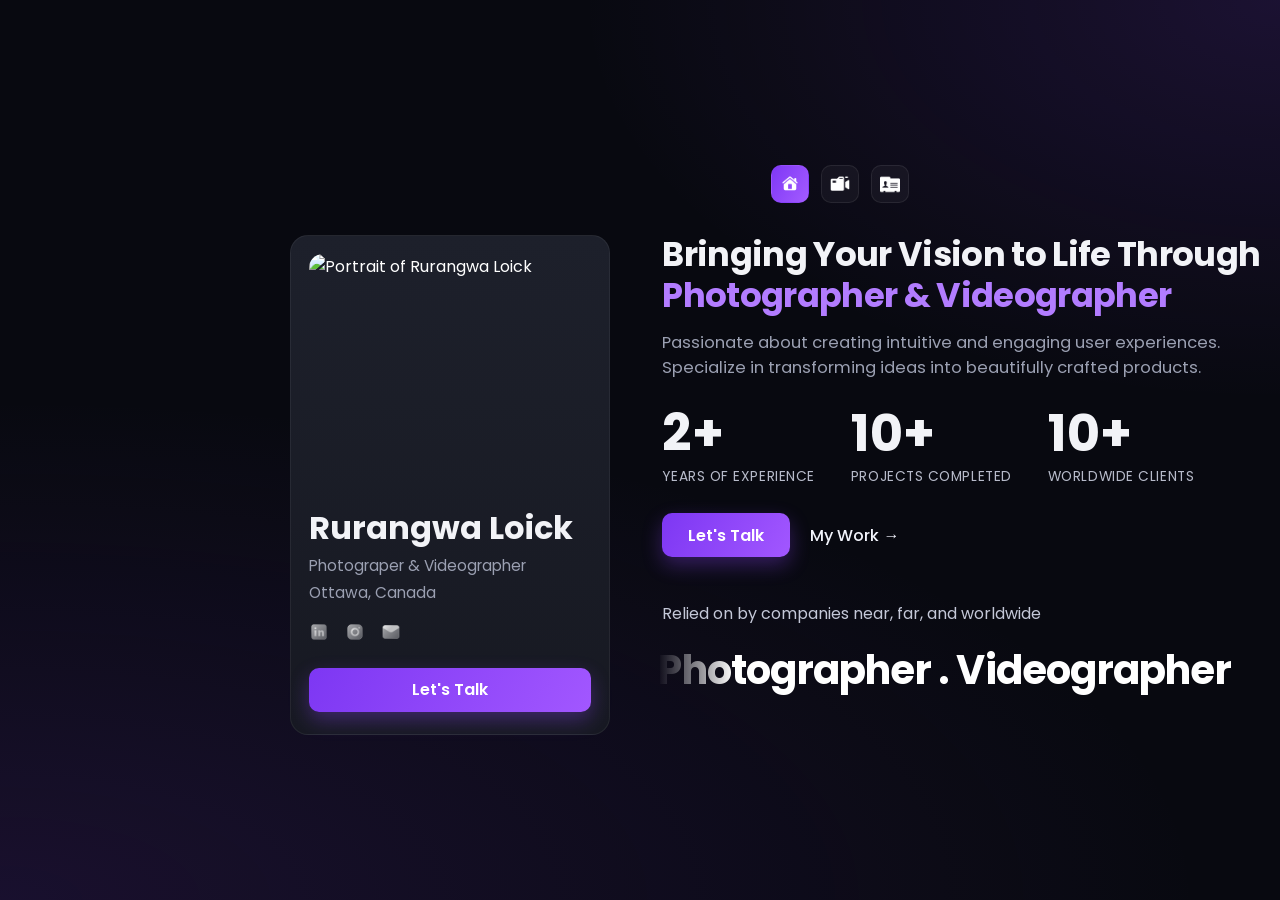
==== index.html @ ab964677 "last changes" ====
<!doctype html>
<html lang="en">
  <head>
    <meta charset="UTF-8" />
    <meta name="viewport" content="width=device-width, initial-scale=1.0" />
    <title>Loick's Portfolio</title>
    <link rel="preconnect" href="https://fonts.googleapis.com" />
    <link rel="preconnect" href="https://fonts.gstatic.com" crossorigin />
    <link
      href="https://fonts.googleapis.com/css2?family=Poppins:wght@300;400;500;600;700;800&display=swap"
      rel="stylesheet"
    />
    <link rel="stylesheet" href="styles.css" />
  </head>
  <body>
    <main class="page">
      <section class="hero-shell">
        <nav class="top-nav" aria-label="Main">
          <a href="index.html" class="nav-item nav-item-active" aria-label="Home">
            <img src="images/home-icon.png" alt="" class="nav-icon" />
          </a>
          <a href="projects.html" class="nav-item" aria-label="Projects">
            <img src="images/projects-icon.png" alt="" class="nav-icon" />
          </a>
          <a href="contact.html" class="nav-item" aria-label="Contact">
            <img src="images/contact-icon.png" alt="" class="nav-icon" />
          </a>
        </nav>

        <div class="hero-grid">
          <aside class="profile-card">
            <div class="profile-image">
              <img
                class="profile-photo"
                src="images/ArtByMe-1.jpg"
                alt="Portrait of Rurangwa Loick"
              />
              <div class="profile-image-overlay"></div>
            </div>
            <h2 class="profile-name">Rurangwa Loick</h2>
            <p class="profile-role">Photograper &amp; Videographer</p>
            <p class="profile-location">Ottawa, Canada</p>

            <div class="social-row" aria-label="Social links">
              <a
                href="https://www.linkedin.com/in/rurangwa-loick-b73a8a331/"
                target="_blank"
                rel="noopener noreferrer"
                aria-label="LinkedIn"
              >
                <img src="images/linkedin-icon.png" alt="" class="social-icon" />
              </a>
              
              <a
                href="https://www.instagram.com/framedbyloick/"
                target="_blank"
                rel="noopener noreferrer"
                aria-label="Instagram"
              >
                <img src="images/instagram-icon.png" alt="" class="social-icon" />
              </a>
              <a href="mailto:loick.rurangwa@gmail.com" aria-label="Email">
                <img src="images/mail-icon.png" alt="" class="social-icon" />
              </a>
            </div>

            <a href="contact.html" class="btn btn-primary profile-btn">Let's Talk</a>
          </aside>

          <section class="hero-content">
            <h1>
              Bringing Your Vision to Life Through
              <br />
              <span>Photographer &amp; Videographer</span>
            </h1>
            <p class="lead">
              Passionate about creating intuitive and engaging user experiences.
              <br />
              Specialize in transforming ideas into beautifully crafted products.
            </p>

            <div class="stats">
              <article>
                <h3>2+</h3>
                <p>YEARS OF EXPERIENCE</p>
              </article>
              <article>
                <h3>10+</h3>
                <p>PROJECTS COMPLETED</p>
              </article>
              <article>
                <h3>10+</h3>
                <p>WORLDWIDE CLIENTS</p>
              </article>
            </div>

            <div class="cta-row">
              <a href="contact.html" class="btn btn-primary">Let's Talk</a>
              <a href="projects.html" class="btn-link">My Work <span aria-hidden="true">→</span></a>
            </div>

            <div class="trusted">
              <p>Relied on by companies near, far, and worldwide</p>
              <div
                class="trusted-marquee"
                role="region"
                aria-label="Photography and Videographer scrolling"
              >
                <div class="trusted-marquee-track">
                  <span class="trusted-marquee-segment">Photographer . Videographer</span>
                  <span class="trusted-marquee-segment" aria-hidden="true"
                    >Photographer . Videographer</span
                  >
                </div>
              </div>
            </div>
          </section>
        </div>
      </section>
    </main>
  </body>
</html>
---- styles.css ----
:root {
  --bg: #080910;
  --card: #171a23;
  --card-soft: #1d202b;
  --text: #f2f3f7;
  --muted: #9ba0b2;
  --accent: #8f43ff;
  --accent-soft: #b27cff;
}

* {
  box-sizing: border-box;
}

body {
  margin: 0;
  min-height: 100vh;
  font-family: "Poppins", sans-serif;
  color: var(--text);
  background:
    radial-gradient(1200px 500px at 0% 100%, rgba(93, 45, 166, 0.2), transparent),
    radial-gradient(700px 400px at 100% 0%, rgba(143, 67, 255, 0.14), transparent),
    var(--bg);
}

.page {
  min-height: 100vh;
  display: grid;
  place-items: center;
  padding: 36px 20px;
}

.page-projects {
  place-items: start center;
  padding-bottom: 48px;
}

.hero-shell {
  width: min(1100px, 100%);
}

.projects-shell {
  width: min(1200px, 100%);
  align-self: start;
}

.top-nav {
  display: flex;
  justify-content: center;
  gap: 12px;
  margin-bottom: 32px;
}

.nav-item {
  width: 38px;
  height: 38px;
  display: grid;
  place-items: center;
  border-radius: 10px;
  color: #d3d7e5;
  text-decoration: none;
  background: rgba(255, 255, 255, 0.04);
  border: 1px solid rgba(255, 255, 255, 0.08);
  font-family: -apple-system, BlinkMacSystemFont, "SF Pro Symbols", system-ui, sans-serif;
  font-size: 1.2rem;
}

.nav-item-active {
  background: linear-gradient(120deg, #7f38f6, #a35bff);
  border-color: transparent;
}

.nav-icon {
  width: 20px;
  height: 20px;
  object-fit: contain;
  filter: brightness(0) invert(1);
}

.hero-grid {
  display: grid;
  grid-template-columns: 320px 1fr;
  gap: 52px;
  align-items: start;
}

.profile-card {
  background: linear-gradient(180deg, var(--card-soft), #171922);
  border: 1px solid rgba(255, 255, 255, 0.06);
  border-radius: 18px;
  padding: 18px 18px 22px;
}

.profile-image {
  height: 240px;
  border-radius: 14px;
  overflow: hidden;
  position: relative;
}

.profile-photo {
  width: 100%;
  height: 100%;
  object-fit: cover;
  object-position: center;
  display: block;
  filter: brightness(1.08) contrast(1.04);
}

.profile-image-overlay {
  display: none;
}

.profile-name {
  font-size: 2rem;
  line-height: 1.1;
  margin: 16px 0 8px;
}

.profile-role,
.profile-location {
  margin: 0;
  color: var(--muted);
  font-size: 0.96rem;
}

.profile-location {
  margin-top: 4px;
  margin-bottom: 18px;
}

.social-row {
  display: flex;
  gap: 16px;
  margin-bottom: 26px;
}

.social-row a {
  color: #ced2df;
  text-decoration: none;
  font-size: 1.05rem;
}

.social-row .social-icon {
  width: 20px;
  height: 20px;
  object-fit: contain;
  display: block;
  vertical-align: middle;
}

/* SF Symbols / PUA glyphs (gallery + mail) */
.social-row a[aria-label="Photography Gallery"],
.social-row a[aria-label="Email"] {
  font-family: -apple-system, BlinkMacSystemFont, "SF Pro Text", "SF Pro Display",
    system-ui, sans-serif;
  font-size: 1.15rem;
  line-height: 1;
}

.btn {
  border: 0;
  font-family: inherit;
  cursor: pointer;
  font-weight: 600;
  border-radius: 10px;
  height: 44px;
  padding: 0 26px;
  display: inline-flex;
  align-items: center;
  justify-content: center;
  text-decoration: none;
  color: inherit;
}

.btn-primary {
  color: #fff;
  background: linear-gradient(120deg, #7d37f3, #a257ff);
  box-shadow: 0 8px 20px rgba(143, 67, 255, 0.32);
}

.profile-btn {
  width: 100%;
}

.hero-content h1 {
  margin: 0;
  font-size: clamp(1.5rem, 3vw, 2.1rem);
  line-height: 1.2;
  letter-spacing: -0.02em;
}

.hero-content h1 span {
  color: var(--accent-soft);
}

.lead {
  margin: 14px 0 28px;
  color: var(--muted);
  max-width: 640px;
  font-size: 1.03rem;
}

.stats {
  display: flex;
  flex-wrap: wrap;
  gap: 36px;
  margin-bottom: 26px;
}

.stats h3 {
  margin: 0;
  font-size: clamp(2.3rem, 4vw, 3.2rem);
  line-height: 1;
}

.stats p {
  margin: 8px 0 0;
  color: #b7bbca;
  font-size: 0.86rem;
  letter-spacing: 0.04em;
}

.cta-row {
  display: flex;
  align-items: center;
  gap: 20px;
  margin-bottom: 44px;
}

.btn-link {
  color: #f2f4fc;
  text-decoration: none;
  font-weight: 500;
}

.trusted p {
  margin: 0 0 14px;
  color: #c4c8d8;
}

.trusted-marquee {
  overflow: hidden;
  width: 100%;
  margin-left: -4px;
  mask-image: linear-gradient(
    90deg,
    transparent,
    #000 6%,
    #000 94%,
    transparent
  );
}

.trusted-marquee-track {
  display: flex;
  width: max-content;
  animation: trusted-marquee-scroll 18s linear infinite;
}

.trusted-marquee-segment {
  display: inline-flex;
  align-items: center;
  flex-shrink: 0;
  padding-right: 4rem;
  color: #fff;
  font-size: clamp(1.75rem, 4vw, 2.5rem);
  font-weight: 700;
  letter-spacing: -0.02em;
  white-space: nowrap;
}

@keyframes trusted-marquee-scroll {
  from {
    transform: translateX(0);
  }
  to {
    transform: translateX(-50%);
  }
}

@media (prefers-reduced-motion: reduce) {
  .trusted-marquee-track {
    animation: none;
    flex-wrap: wrap;
    width: 100%;
    justify-content: center;
    gap: 1rem;
  }

  .trusted-marquee-segment:last-child {
    display: none;
  }

  .trusted-marquee-segment {
    padding-right: 0;
  }
}

@media (max-width: 980px) {
  .hero-grid {
    grid-template-columns: 1fr;
    gap: 30px;
  }

  .profile-card {
    max-width: 430px;
  }
}

@media (max-width: 560px) {
  .top-nav {
    gap: 8px;
  }

  .nav-item {
    width: 34px;
    height: 34px;
    border-radius: 9px;
  }

  .hero-content h1 {
    font-size: 1.4rem;
  }

  .lead {
    font-size: 0.95rem;
  }

  .stats {
    gap: 20px;
  }

  .stats h3 {
    font-size: 2.1rem;
  }

  .cta-row {
    gap: 14px;
    flex-wrap: wrap;
  }

  .trusted-marquee-segment {
    padding-right: 2.5rem;
    font-size: 1.55rem;
  }
}

/* Projects page */
.projects-grid {
  align-items: start;
}

.projects-content {
  min-width: 0;
}

.projects-title {
  margin: 0 0 32px;
  font-size: clamp(1.75rem, 4vw, 2.5rem);
  font-weight: 700;
  letter-spacing: -0.02em;
  line-height: 1.2;
}

.projects-title span {
  color: var(--accent-soft);
}

.projects-layout {
  display: grid;
  grid-template-columns: 1fr 300px;
  gap: 32px;
  align-items: start;
}

.projects-photos {
  display: grid;
  grid-template-columns: repeat(2, 1fr);
  gap: 24px;
  list-style: none;
  margin: 0;
  padding: 0;
}

.projects-videos {
  position: sticky;
  top: 24px;
}

.projects-videos-title {
  margin: 0 0 16px;
  font-size: 1.1rem;
  font-weight: 600;
  color: var(--accent-soft);
  letter-spacing: 0.05em;
  text-transform: uppercase;
}

.projects-videos-list {
  display: flex;
  flex-direction: column;
  gap: 20px;
  margin: 0;
  padding: 0;
  list-style: none;
}

.project-card {
  display: block;
  background: linear-gradient(180deg, var(--card-soft), #171922);
  border: 1px solid rgba(255, 255, 255, 0.06);
  border-radius: 16px;
  overflow: hidden;
  transition: transform 0.2s ease, box-shadow 0.2s ease;
  text-decoration: none;
  color: inherit;
}

.project-card:hover {
  transform: translateY(-2px);
  box-shadow: 0 12px 28px rgba(0, 0, 0, 0.35);
}

.project-card-image {
  aspect-ratio: 16 / 10;
  overflow: hidden;
  position: relative;
}

.project-card-image img,
.project-card-img {
  width: 100%;
  height: 100%;
  object-fit: cover;
  display: block;
}

.project-placeholder {
  width: 100%;
  height: 100%;
  background: linear-gradient(135deg, #2a2d3a 0%, #1a1d28 100%);
}

.project-placeholder[data-theme="purple"] {
  background: linear-gradient(135deg, #3d2a5c 0%, #1e1535 50%, #0f0d18 100%);
}

.project-placeholder[data-theme="green"] {
  background: linear-gradient(135deg, #2d4a3e 0%, #1a2e26 50%, #0d1814 100%);
}

.project-placeholder[data-theme="forest"] {
  background: linear-gradient(160deg, #1e3d32 0%, #2d5a4a 40%, #1a2e26 100%);
}

.project-placeholder[data-theme="blue"] {
  background: linear-gradient(135deg, #1e2d3d 0%, #2a3d52 50%, #151c26 100%);
}

.project-placeholder[data-theme="warm"] {
  background: linear-gradient(135deg, #3d2d1e 0%, #2a1f14 50%, #1a1510 100%);
}

.project-placeholder[data-theme="mono"] {
  background: linear-gradient(135deg, #2a2a2a 0%, #1a1a1a 50%, #0d0d0d 100%);
}

.project-card-video {
  border-left: 3px solid var(--accent);
  background: linear-gradient(180deg, rgba(143, 67, 255, 0.08), #171922);
}

.project-card-video .project-card-image {
  position: relative;
}

.project-video-thumb {
  width: 100%;
  height: 100%;
  object-fit: cover;
  display: block;
}

.project-card-play {
  position: absolute;
  inset: 0;
  display: flex;
  align-items: center;
  justify-content: center;
  background: rgba(0, 0, 0, 0.35);
  color: #fff;
  font-size: 3rem;
  line-height: 1;
  transition: background 0.2s ease;
}

.project-card-video:hover .project-card-play {
  background: rgba(0, 0, 0, 0.5);
}

.project-card-info {
  padding: 18px 20px;
  background: rgba(23, 26, 34, 0.6);
}

.project-card-title {
  margin: 0;
  font-size: 1.15rem;
  font-weight: 700;
  color: #f2f3f7;
  letter-spacing: -0.01em;
}

.project-card-desc {
  margin: 6px 0 0;
  font-size: 0.9rem;
  color: var(--muted);
  line-height: 1.4;
}

@media (max-width: 980px) {
  .projects-layout {
    grid-template-columns: 1fr;
    gap: 28px;
  }

  .projects-videos {
    position: static;
    order: -1;
    padding-bottom: 8px;
    border-bottom: 1px solid rgba(255, 255, 255, 0.08);
    margin-bottom: 8px;
  }

  .projects-videos-list {
    flex-direction: row;
    flex-wrap: wrap;
    gap: 16px;
  }

  .projects-videos-list .project-card {
    flex: 1 1 280px;
    min-width: 0;
  }

  .projects-photos {
    grid-template-columns: 1fr;
    gap: 20px;
  }
}

@media (max-width: 560px) {
  .projects-title {
    margin-bottom: 24px;
    font-size: 1.5rem;
  }

  .project-card-info {
    padding: 14px 16px;
  }

  .project-card-title {
    font-size: 1.05rem;
  }
}

/* Contact page */
.page-contact {
  place-items: center;
}

.contact-shell {
  width: 100%;
  max-width: 920px;
  padding: 0 20px;
}

.contact-layout {
  display: flex;
  grid-template-columns: 1fr;
  gap: 32px;
}

.contact-card {
  padding: 28px 24px 28px;
  min-height: 0;
  max-width: 420px;
  margin: 0 auto;
}

.contact-message {
  background: linear-gradient(180deg, var(--card-soft), #171922);
  border: 1px solid rgba(255, 255, 255, 0.06);
  border-radius: 18px;
  padding: 28px 32px;
  min-height: 0;
  display: flex;
  flex-direction: column;
  grid-column: 1 / -1;
}

.contact-message-title {
  margin: 0 0 10px;
  font-size: 1.5rem;
  font-weight: 700;
  color: var(--text);
}

.contact-message-desc {
  margin: 0 0 24px;
  color: var(--muted);
  font-size: 0.98rem;
  line-height: 1.5;
}

.contact-form-row {
  display: grid;
  grid-template-columns: 1fr 1fr;
  gap: 16px;
}

.contact-form {
  display: flex;
  flex-direction: column;
  gap: 16px;
}

.contact-form-field {
  display: flex;
  flex-direction: column;
  gap: 8px;
}

.contact-form-label {
  font-size: 0.9rem;
  font-weight: 500;
  color: var(--muted);
}

.contact-form-input,
.contact-form-textarea {
  width: 100%;
  padding: 14px 18px;
  font-family: inherit;
  font-size: 1rem;
  color: var(--text);
  background: rgba(0, 0, 0, 0.25);
  border: 1px solid rgba(255, 255, 255, 0.1);
  border-radius: 10px;
  transition: border-color 0.2s ease;
}

.contact-form-input::placeholder,
.contact-form-textarea::placeholder {
  color: var(--muted);
  opacity: 0.7;
}

.contact-form-input:focus,
.contact-form-textarea:focus {
  outline: none;
  border-color: var(--accent);
}

.contact-form-textarea {
  resize: vertical;
  min-height: 120px;
}

.contact-form-btn {
  align-self: flex-start;
  margin-top: 8px;
}

.contact-card-image {
  height: 280px;
  border-radius: 16px;
}

.contact-card-name {
  font-size: 2.25rem;
  margin: 20px 0 10px;
}

.contact-card-role,
.contact-card-location {
  font-size: 1.05rem;
}

.contact-card-location {
  margin-bottom: 24px;
}

.contact-details {
  display: flex;
  flex-direction: column;
  gap: 12px;
  margin-bottom: 24px;
  padding: 20px 0;
  border-top: 1px solid rgba(255, 255, 255, 0.08);
  border-bottom: 1px solid rgba(255, 255, 255, 0.08);
}

.contact-detail {
  color: var(--text);
  text-decoration: none;
  font-size: 1.1rem;
  font-weight: 500;
  transition: color 0.2s ease;
}

.contact-detail:hover {
  color: var(--accent-soft);
}

.contact-detail-email::before {
  content: "Email: ";
  color: var(--muted);
  font-weight: 400;
  margin-right: 6px;
}

.contact-detail-phone::before {
  content: "Phone: ";
  color: var(--muted);
  font-weight: 400;
  margin-right: 6px;
}

.contact-card-social {
  margin-bottom: 24px;
}

.contact-card-btn {
  width: 100%;
}

@media (max-width: 600px) {
  .contact-form-row {
    grid-template-columns: 1fr;
  }
}
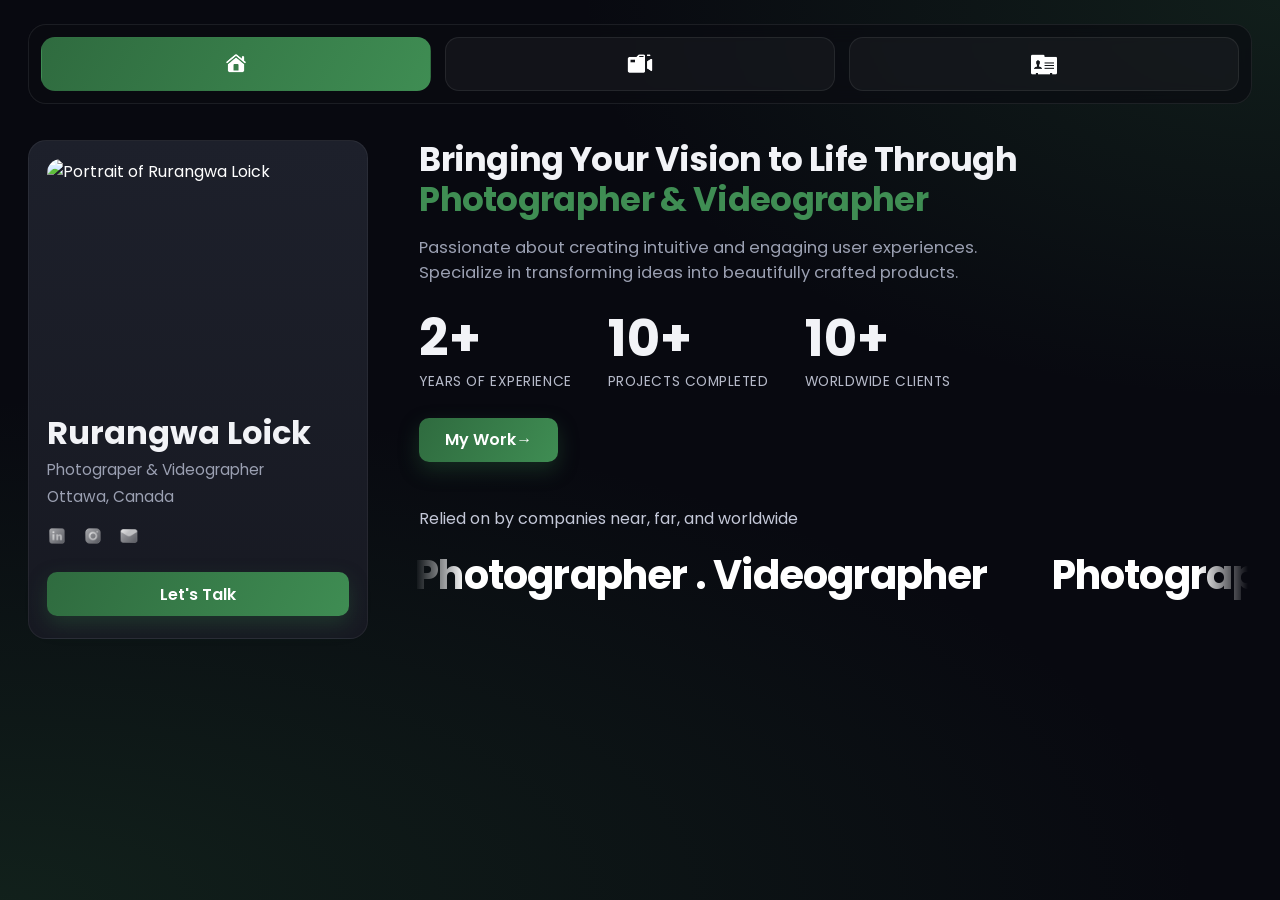
==== commit b762473f: "made changes" ====
--- a/index.html
+++ b/index.html
@@ -95,8 +95,7 @@
             </div>
 
             <div class="cta-row">
-              <a href="contact.html" class="btn btn-primary">Let's Talk</a>
-              <a href="projects.html" class="btn-link">My Work <span aria-hidden="true">→</span></a>
+              <a href="projects.html" class="btn-link btn-link-accent">My Work <span aria-hidden="true">→</span></a>
             </div>
 
             <div class="trusted">
--- a/styles.css
+++ b/styles.css
@@ -4,8 +4,8 @@
   --card-soft: #1d202b;
   --text: #f2f3f7;
   --muted: #9ba0b2;
-  --accent: #8f43ff;
-  --accent-soft: #b27cff;
+  --accent: #2f6b3f;
+  --accent-soft: #3f8d53;
 }
 
 * {
@@ -18,16 +18,17 @@
   font-family: "Poppins", sans-serif;
   color: var(--text);
   background:
-    radial-gradient(1200px 500px at 0% 100%, rgba(93, 45, 166, 0.2), transparent),
-    radial-gradient(700px 400px at 100% 0%, rgba(143, 67, 255, 0.14), transparent),
+    radial-gradient(1200px 500px at 0% 100%, rgba(47, 107, 63, 0.24), transparent),
+    radial-gradient(700px 400px at 100% 0%, rgba(63, 141, 83, 0.16), transparent),
     var(--bg);
+  overflow-x: hidden;
 }
 
 .page {
   min-height: 100vh;
   display: grid;
-  place-items: center;
-  padding: 36px 20px;
+  place-items: start center;
+  padding: 24px 28px;
 }
 
 .page-projects {
@@ -36,52 +37,70 @@
 }
 
 .hero-shell {
-  width: min(1100px, 100%);
+  width: min(1260px, 100%);
+  margin: 0 auto;
 }
 
 .projects-shell {
-  width: min(1200px, 100%);
+  width: min(1260px, 100%);
   align-self: start;
 }
 
 .top-nav {
-  display: flex;
-  justify-content: center;
-  gap: 12px;
-  margin-bottom: 32px;
+  display: grid;
+  grid-template-columns: repeat(3, minmax(0, 1fr));
+  align-items: center;
+  gap: 14px;
+  width: 100%;
+  max-width: none;
+  margin: 0 auto 36px;
+  padding: 12px;
+  border-radius: 18px;
+  background: rgba(10, 12, 18, 0.7);
+  border: 1px solid rgba(255, 255, 255, 0.08);
+  backdrop-filter: blur(10px);
+  overflow: hidden;
 }
 
 .nav-item {
-  width: 38px;
-  height: 38px;
+  width: 100%;
+  min-width: 0;
+  height: 54px;
   display: grid;
   place-items: center;
-  border-radius: 10px;
+  border-radius: 14px;
   color: #d3d7e5;
   text-decoration: none;
   background: rgba(255, 255, 255, 0.04);
   border: 1px solid rgba(255, 255, 255, 0.08);
   font-family: -apple-system, BlinkMacSystemFont, "SF Pro Symbols", system-ui, sans-serif;
-  font-size: 1.2rem;
+  font-size: 1.3rem;
+  transition: transform 0.18s ease, background 0.18s ease;
+}
+
+.nav-item:hover {
+  transform: translateY(-1px);
+  background: rgba(255, 255, 255, 0.08);
 }
 
 .nav-item-active {
-  background: linear-gradient(120deg, #7f38f6, #a35bff);
+  background: linear-gradient(120deg, #2f6b3f, #3f8d53);
   border-color: transparent;
 }
 
 .nav-icon {
-  width: 20px;
-  height: 20px;
+  width: 26px;
+  height: 26px;
   object-fit: contain;
   filter: brightness(0) invert(1);
 }
 
 .hero-grid {
   display: grid;
-  grid-template-columns: 320px 1fr;
-  gap: 52px;
+  grid-template-columns: 340px minmax(0, 1fr);
+  gap: clamp(28px, 4vw, 64px);
   align-items: start;
+  width: 100%;
 }
 
 .profile-card {
@@ -175,8 +194,8 @@
 
 .btn-primary {
   color: #fff;
-  background: linear-gradient(120deg, #7d37f3, #a257ff);
-  box-shadow: 0 8px 20px rgba(143, 67, 255, 0.32);
+  background: linear-gradient(120deg, #2f6b3f, #3f8d53);
+  box-shadow: 0 8px 20px rgba(47, 107, 63, 0.35);
 }
 
 .profile-btn {
@@ -232,6 +251,19 @@
   color: #f2f4fc;
   text-decoration: none;
   font-weight: 500;
+}
+
+.btn-link-accent {
+  color: #fff;
+  font-weight: 600;
+  display: inline-flex;
+  align-items: center;
+  justify-content: center;
+  min-height: 44px;
+  padding: 0 26px;
+  border-radius: 10px;
+  background: linear-gradient(120deg, #2f6b3f, #3f8d53);
+  box-shadow: 0 8px 20px rgba(47, 107, 63, 0.35);
 }
 
 .trusted p {
@@ -298,6 +330,23 @@
 }
 
 @media (max-width: 980px) {
+  .top-nav {
+    gap: 8px;
+    padding: 8px;
+    margin-bottom: 20px;
+    border-radius: 14px;
+  }
+
+  .nav-item {
+    height: 42px;
+    border-radius: 10px;
+  }
+
+  .nav-icon {
+    width: 18px;
+    height: 18px;
+  }
+
   .hero-grid {
     grid-template-columns: 1fr;
     gap: 30px;
@@ -305,34 +354,83 @@
 
   .profile-card {
     max-width: 430px;
+    margin: 0 auto;
+  }
+
+  .hero-content {
+    width: 100%;
+  }
+
+  .stats {
+    display: grid;
+    grid-template-columns: repeat(3, minmax(0, 1fr));
+    gap: 14px;
+  }
+
+  .stats p {
+    font-size: 0.78rem;
+    letter-spacing: 0.02em;
   }
 }
 
 @media (max-width: 560px) {
+  .hero-shell,
+  .projects-shell,
+  .contact-shell {
+    width: 100%;
+    max-width: 100%;
+    overflow-x: clip;
+  }
+
+  .page {
+    padding: 18px 12px;
+    overflow-x: clip;
+  }
+
   .top-nav {
-    gap: 8px;
+    width: 100%;
+    max-width: 100%;
+    gap: 4px;
+    margin-bottom: 14px;
+    padding: 4px;
+    border-radius: 12px;
   }
 
   .nav-item {
-    width: 34px;
+    width: 100%;
     height: 34px;
     border-radius: 9px;
+    min-width: 0;
+  }
+
+  .nav-icon {
+    width: 15px;
+    height: 15px;
   }
 
   .hero-content h1 {
-    font-size: 1.4rem;
+    font-size: 1.3rem;
+    line-height: 1.25;
   }
 
   .lead {
-    font-size: 0.95rem;
+    font-size: 0.9rem;
+    line-height: 1.45;
   }
 
   .stats {
-    gap: 20px;
+    grid-template-columns: 1fr;
+    gap: 14px;
   }
 
   .stats h3 {
-    font-size: 2.1rem;
+    font-size: 1.9rem;
+  }
+
+  .social-row {
+    flex-wrap: wrap;
+    gap: 12px;
+    margin-bottom: 18px;
   }
 
   .cta-row {
@@ -340,9 +438,23 @@
     flex-wrap: wrap;
   }
 
+  .btn,
+  .btn-primary {
+    width: 100%;
+  }
+
+  .btn-link {
+    width: 100%;
+    text-align: center;
+  }
+
   .trusted-marquee-segment {
     padding-right: 2.5rem;
-    font-size: 1.55rem;
+    font-size: 1.2rem;
+  }
+
+  .trusted-marquee {
+    margin-left: 0;
   }
 }
 
@@ -548,12 +660,17 @@
     grid-template-columns: 1fr;
     gap: 20px;
   }
+
+  .projects-title {
+    margin-bottom: 20px;
+  }
 }
 
 @media (max-width: 560px) {
   .projects-title {
     margin-bottom: 24px;
-    font-size: 1.5rem;
+    font-size: 1.35rem;
+    line-height: 1.3;
   }
 
   .project-card-info {
@@ -562,6 +679,10 @@
 
   .project-card-title {
     font-size: 1.05rem;
+  }
+
+  .projects-videos-title {
+    font-size: 1rem;
   }
 }
 
@@ -572,58 +693,64 @@
 
 .contact-shell {
   width: 100%;
-  max-width: 920px;
+  max-width: 1120px;
   padding: 0 20px;
 }
 
 .contact-layout {
-  display: flex;
-  grid-template-columns: 1fr;
-  gap: 32px;
+  display: grid;
+  grid-template-columns: minmax(280px, 340px) minmax(0, 1fr);
+  gap: 40px;
+  align-items: start;
 }
 
 .contact-card {
-  padding: 28px 24px 28px;
+  padding: 20px 20px 22px;
   min-height: 0;
-  max-width: 420px;
-  margin: 0 auto;
+  max-width: none;
+  margin: 0;
 }
 
 .contact-message {
   background: linear-gradient(180deg, var(--card-soft), #171922);
   border: 1px solid rgba(255, 255, 255, 0.06);
-  border-radius: 18px;
-  padding: 28px 32px;
+  border-radius: 16px;
+  padding: 20px 20px 18px;
   min-height: 0;
   display: flex;
   flex-direction: column;
-  grid-column: 1 / -1;
 }
 
 .contact-message-title {
-  margin: 0 0 10px;
-  font-size: 1.5rem;
-  font-weight: 700;
+  margin: 0 0 14px;
+  font-size: clamp(2rem, 4.2vw, 3.4rem);
+  line-height: 1.05;
+  letter-spacing: -0.02em;
+  font-weight: 800;
   color: var(--text);
 }
 
+.contact-message-title span {
+  color: var(--accent-soft);
+}
+
 .contact-message-desc {
-  margin: 0 0 24px;
+  margin: 0 0 16px;
   color: var(--muted);
-  font-size: 0.98rem;
+  font-size: 0.95rem;
   line-height: 1.5;
 }
 
 .contact-form-row {
   display: grid;
-  grid-template-columns: 1fr 1fr;
-  gap: 16px;
+  grid-template-columns: 1fr;
+  gap: 12px;
 }
 
 .contact-form {
   display: flex;
   flex-direction: column;
-  gap: 16px;
+  gap: 12px;
 }
 
 .contact-form-field {
@@ -633,7 +760,7 @@
 }
 
 .contact-form-label {
-  font-size: 0.9rem;
+  font-size: 0.86rem;
   font-weight: 500;
   color: var(--muted);
 }
@@ -641,13 +768,13 @@
 .contact-form-input,
 .contact-form-textarea {
   width: 100%;
-  padding: 14px 18px;
+  padding: 12px 14px;
   font-family: inherit;
-  font-size: 1rem;
+  font-size: 0.95rem;
   color: var(--text);
-  background: rgba(0, 0, 0, 0.25);
+  background: rgba(255, 255, 255, 0.08);
   border: 1px solid rgba(255, 255, 255, 0.1);
-  border-radius: 10px;
+  border-radius: 8px;
   transition: border-color 0.2s ease;
 }
 
@@ -665,22 +792,23 @@
 
 .contact-form-textarea {
   resize: vertical;
-  min-height: 120px;
+  min-height: 150px;
 }
 
 .contact-form-btn {
-  align-self: flex-start;
-  margin-top: 8px;
+  width: 100%;
+  align-self: stretch;
+  margin-top: 6px;
 }
 
 .contact-card-image {
-  height: 280px;
-  border-radius: 16px;
+  height: 220px;
+  border-radius: 12px;
 }
 
 .contact-card-name {
-  font-size: 2.25rem;
-  margin: 20px 0 10px;
+  font-size: 2rem;
+  margin: 16px 0 8px;
 }
 
 .contact-card-role,
@@ -689,15 +817,15 @@
 }
 
 .contact-card-location {
-  margin-bottom: 24px;
+  margin-bottom: 16px;
 }
 
 .contact-details {
   display: flex;
   flex-direction: column;
-  gap: 12px;
-  margin-bottom: 24px;
-  padding: 20px 0;
+  gap: 8px;
+  margin-bottom: 18px;
+  padding: 14px 0;
   border-top: 1px solid rgba(255, 255, 255, 0.08);
   border-bottom: 1px solid rgba(255, 255, 255, 0.08);
 }
@@ -729,7 +857,7 @@
 }
 
 .contact-card-social {
-  margin-bottom: 24px;
+  margin-bottom: 8px;
 }
 
 .contact-card-btn {
@@ -737,7 +865,44 @@
 }
 
 @media (max-width: 600px) {
-  .contact-form-row {
+  .contact-shell {
+    padding: 0 12px;
+  }
+
+  .contact-message {
+    padding: 16px 14px;
+  }
+
+  .contact-card {
+    padding: 16px 14px;
+  }
+
+  .contact-card-name {
+    font-size: 1.7rem;
+  }
+
+  .contact-message-title {
+    font-size: 1.9rem;
+  }
+
+  .contact-detail {
+    font-size: 1rem;
+    word-break: break-word;
+  }
+
+  .contact-form-btn {
+    width: 100%;
+    align-self: stretch;
+  }
+}
+
+@media (max-width: 900px) {
+  .contact-layout {
     grid-template-columns: 1fr;
   }
-}
+
+  .contact-card {
+    max-width: 430px;
+    margin: 0 auto;
+  }
+}
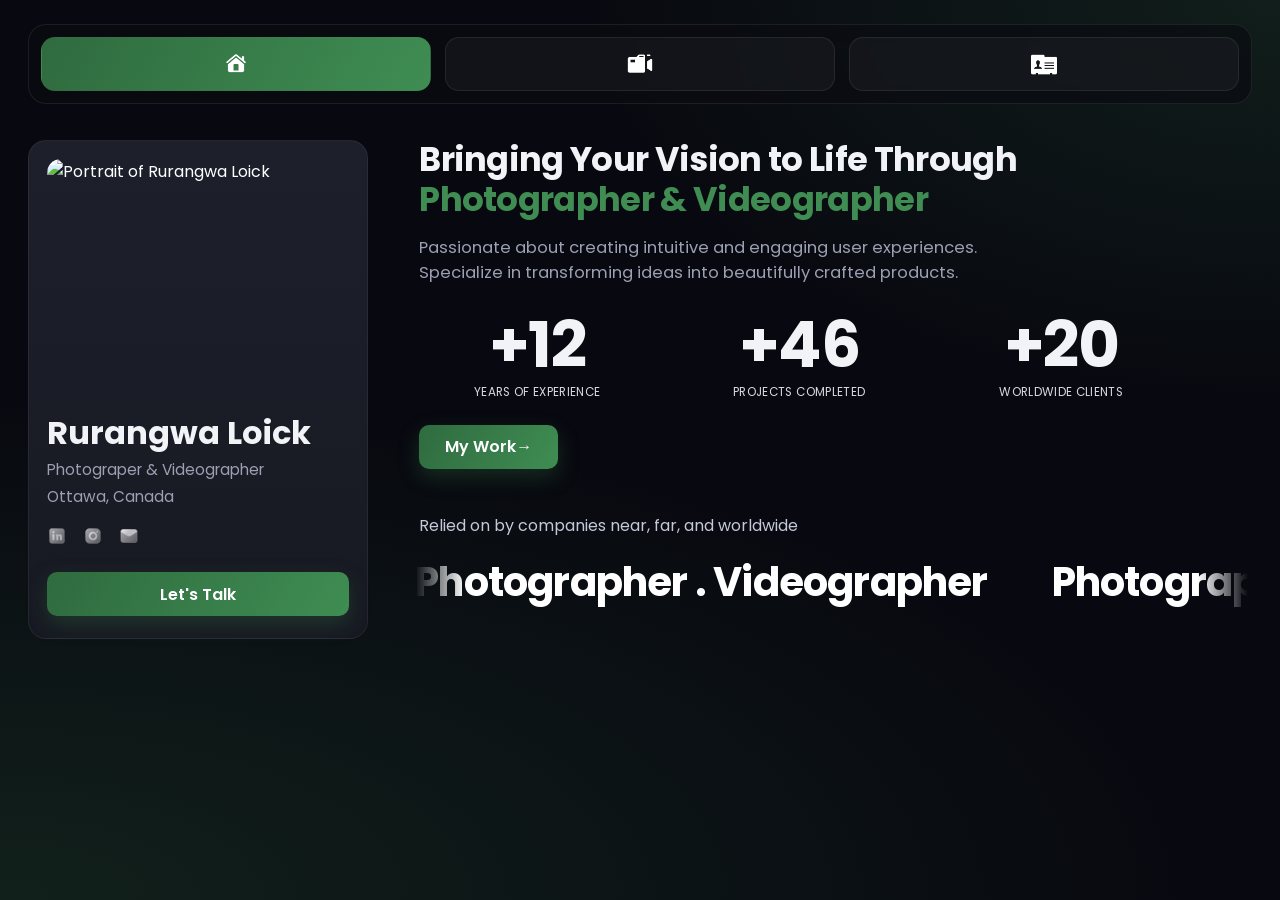
==== commit f2fbf3fd: "fixed mobile version" ====
--- a/index.html
+++ b/index.html
@@ -81,15 +81,15 @@
 
             <div class="stats">
               <article>
-                <h3>2+</h3>
+                <h3>+12</h3>
                 <p>YEARS OF EXPERIENCE</p>
               </article>
               <article>
-                <h3>10+</h3>
+                <h3>+46</h3>
                 <p>PROJECTS COMPLETED</p>
               </article>
               <article>
-                <h3>10+</h3>
+                <h3>+20</h3>
                 <p>WORLDWIDE CLIENTS</p>
               </article>
             </div>
--- a/styles.css
+++ b/styles.css
@@ -221,23 +221,30 @@
 }
 
 .stats {
-  display: flex;
-  flex-wrap: wrap;
-  gap: 36px;
+  display: grid;
+  grid-template-columns: repeat(3, minmax(0, 1fr));
+  gap: 26px;
   margin-bottom: 26px;
+  max-width: 760px;
 }
 
 .stats h3 {
   margin: 0;
-  font-size: clamp(2.3rem, 4vw, 3.2rem);
+  font-size: clamp(2.5rem, 5vw, 4rem);
   line-height: 1;
+  letter-spacing: -0.02em;
 }
 
 .stats p {
   margin: 8px 0 0;
-  color: #b7bbca;
-  font-size: 0.86rem;
-  letter-spacing: 0.04em;
+  color: #d6d9e4;
+  font-size: 0.74rem;
+  letter-spacing: 0.03em;
+  line-height: 1.2;
+}
+
+.stats article {
+  text-align: center;
 }
 
 .cta-row {
@@ -383,15 +390,21 @@
   }
 
   .page {
-    padding: 18px 12px;
+    padding: 12px 8px;
     overflow-x: clip;
+  }
+
+  .hero-grid,
+  .hero-content {
+    min-width: 0;
+    width: 100%;
   }
 
   .top-nav {
     width: 100%;
     max-width: 100%;
     gap: 4px;
-    margin-bottom: 14px;
+    margin-bottom: 10px;
     padding: 4px;
     border-radius: 12px;
   }
@@ -409,33 +422,40 @@
   }
 
   .hero-content h1 {
-    font-size: 1.3rem;
+    font-size: 1.12rem;
     line-height: 1.25;
   }
 
   .lead {
-    font-size: 0.9rem;
+    font-size: 0.84rem;
     line-height: 1.45;
+    margin: 10px 0 16px;
   }
 
   .stats {
-    grid-template-columns: 1fr;
-    gap: 14px;
+    grid-template-columns: repeat(3, minmax(0, 1fr));
+    gap: 10px;
+    margin-bottom: 14px;
   }
 
   .stats h3 {
-    font-size: 1.9rem;
+    font-size: 1.65rem;
+  }
+
+  .stats p {
+    font-size: 0.74rem;
   }
 
   .social-row {
     flex-wrap: wrap;
-    gap: 12px;
+    gap: 10px;
+    margin-bottom: 14px;
+  }
+
+  .cta-row {
+    gap: 10px;
+    flex-wrap: wrap;
     margin-bottom: 18px;
-  }
-
-  .cta-row {
-    gap: 14px;
-    flex-wrap: wrap;
   }
 
   .btn,
@@ -454,7 +474,36 @@
   }
 
   .trusted-marquee {
-    margin-left: 0;
+    display: none;
+  }
+
+  .trusted p {
+    margin: 0;
+    font-size: 0.95rem;
+  }
+
+  .profile-card {
+    width: 100%;
+    max-width: 100%;
+    padding: 14px;
+  }
+
+  .profile-image {
+    height: 190px;
+  }
+
+  .profile-name {
+    font-size: 1.85rem;
+    margin: 12px 0 6px;
+  }
+
+  .profile-role,
+  .profile-location {
+    font-size: 0.88rem;
+  }
+
+  .profile-btn {
+    height: 40px;
   }
 }
 
